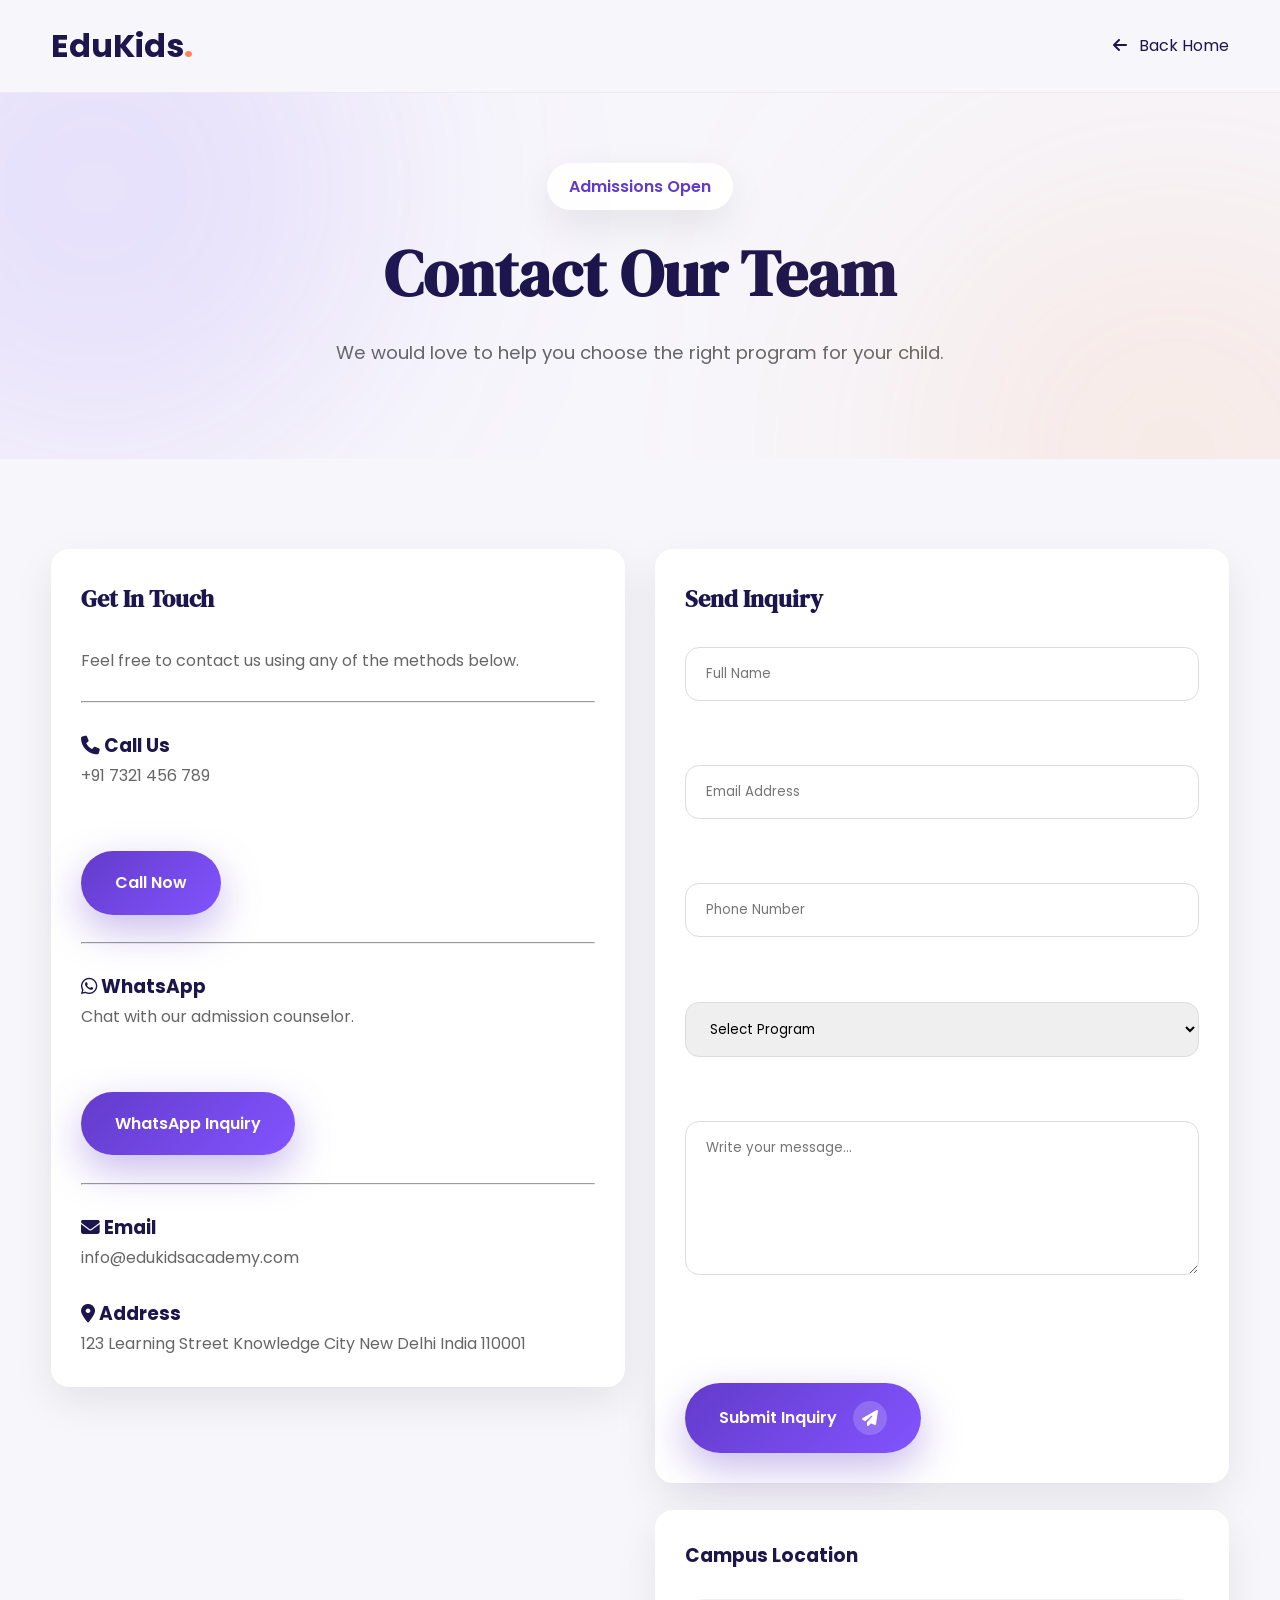
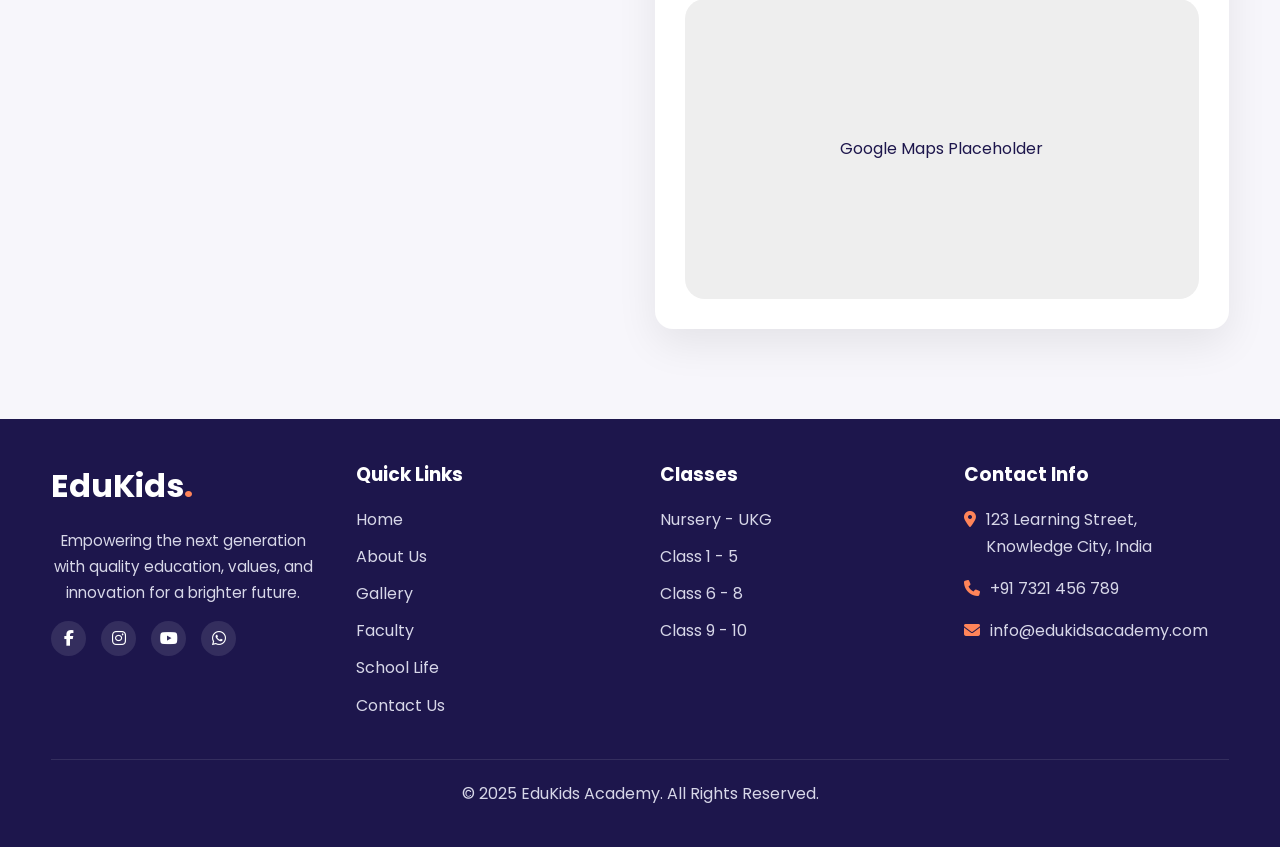
==== contact.html @ 062c6f34 "Add files via upload" ====
<!DOCTYPE html>
<html lang="en">

<head>

    <meta charset="UTF-8">

    <meta name="viewport" content="width=device-width, initial-scale=1.0">

    <title>Contact Us | EduKids Academy</title>

    <link rel="preconnect" href="https://fonts.googleapis.com">

    <link rel="preconnect" href="https://fonts.gstatic.com" crossorigin>

    <link
        href="https://fonts.googleapis.com/css2?family=Poppins:wght@300;400;500;600;700&family=DM+Serif+Display&display=swap"
        rel="stylesheet">

    <link rel="stylesheet" href="https://cdnjs.cloudflare.com/ajax/libs/font-awesome/6.5.2/css/all.min.css">

    <link rel="stylesheet" href="styles.css">

    <link rel="stylesheet" href="responsive.css">

</head>

<body>

    <header class="header">

        <div class="container nav-container">

            <a href="index.html" class="logo">

                EduKids<span>.</span>

            </a>

            <a href="index.html" class="youtube-btn">

                <i class="fa-solid fa-arrow-left"></i>

                &nbsp;

                Back Home

            </a>

        </div>

    </header>

    <section class="hero">

        <div class="container">

            <div class="hero-content">

                <span class="hero-tagline">

                    Admissions Open

                </span>

                <h1>

                    Contact Our Team

                </h1>

                <p class="subtitle">

                    We would love to help you choose the right program for your child.

                </p>

            </div>

        </div>

    </section>

    <section>

        <div class="container">

            <div class="grid-2">

                <!-- LEFT -->

                <div>

                    <div class="card">

                        <h2>

                            Get In Touch

                        </h2>

                        <br>

                        <p>

                            Feel free to contact us using any of the methods below.

                        </p>

                        <br>

                        <hr>

                        <br>

                        <h3>

                            <i class="fa-solid fa-phone"></i>

                            Call Us

                        </h3>

                        <p>

                            +91 7321 456 789

                        </p>

                        <br>

                        <a class="primary-btn" href="tel:+917321456789">

                            Call Now

                        </a>

                        <br><br>

                        <hr>

                        <br>

                        <h3>

                            <i class="fa-brands fa-whatsapp"></i>

                            WhatsApp

                        </h3>

                        <p>

                            Chat with our admission counselor.

                        </p>

                        <br>

                        <a class="primary-btn" target="_blank" href="https://wa.me/917321456789">

                            WhatsApp Inquiry

                        </a>

                        <br><br>

                        <hr>

                        <br>

                        <h3>

                            <i class="fa-solid fa-envelope"></i>

                            Email

                        </h3>

                        <p>

                            info@edukidsacademy.com

                        </p>

                        <br>

                        <h3>

                            <i class="fa-solid fa-location-dot"></i>

                            Address

                        </h3>

                        <p>

                            123 Learning Street

                            Knowledge City

                            New Delhi

                            India

                            110001

                        </p>

                    </div>

                </div>

                <!-- RIGHT -->

                <div>

                    <div class="card">

                        <h2>

                            Send Inquiry

                        </h2>

                        <br>

                        <form id="contactForm">

                            <input type="text" id="contactName" placeholder="Full Name">
                            <span class="error-msg" id="nameError"></span>

                            <br><br>

                            <input type="email" id="contactEmail" placeholder="Email Address">
                            <span class="error-msg" id="emailError"></span>

                            <br><br>

                            <input type="tel" id="contactPhone" placeholder="Phone Number">
                            <span class="error-msg" id="phoneError"></span>

                            <br><br>

                            <select id="contactProgram">

                                <option value="">

                                    Select Program

                                </option>

                                <option value="Creative Thinking">

                                    Creative Thinking

                                </option>

                                <option value="Career Planning">

                                    Career Planning

                                </option>

                                <option value="Public Speaking">

                                    Public Speaking

                                </option>

                            </select>
                            <span class="error-msg" id="programError"></span>

                            <br><br>

                            <textarea id="contactMessage" rows="6" placeholder="Write your message..."></textarea>
                            <span class="error-msg" id="messageError"></span>

                            <br><br>

                            <button class="primary-btn" type="submit">

                                Submit Inquiry

                                <span>

                                    <i class="fa-solid fa-paper-plane"></i>

                                </span>

                            </button>

                        </form>

                    </div>

                    <br>

                    <div class="card">

                        <h3>

                            Campus Location

                        </h3>

                        <br>

                        <div
                            style="height:300px;background:#eee;border-radius:20px;display:flex;align-items:center;justify-content:center;">

                            Google Maps Placeholder

                        </div>

                    </div>

                </div>

            </div>

        </div>

    </section>

    <footer>
        <div class="container">
            <div
                style="display: grid; grid-template-columns: repeat(auto-fit, minmax(200px, 1fr)); gap: 40px; margin-bottom: 40px;">
                <!-- Brand -->
                <div>
                    <a href="index.html" class="logo" style="color: #fff;">EduKids<span
                            style="color: var(--orange);">.</span></a>
                    <p class="mt-1" style="color: #d7d7e8; font-size: 0.95rem;">Empowering the next generation with
                        quality education, values, and innovation for a brighter future.</p>
                    <div class="mt-1" style="display: flex; gap: 15px;">
                        <a href="#"
                            style="width: 35px; height: 35px; background: rgba(255,255,255,0.1); border-radius: 50%; display: flex; justify-content: center; align-items: center; transition: var(--transition);"><i
                                class="fa-brands fa-facebook-f"></i></a>
                        <a href="#"
                            style="width: 35px; height: 35px; background: rgba(255,255,255,0.1); border-radius: 50%; display: flex; justify-content: center; align-items: center; transition: var(--transition);"><i
                                class="fa-brands fa-instagram"></i></a>
                        <a href="#"
                            style="width: 35px; height: 35px; background: rgba(255,255,255,0.1); border-radius: 50%; display: flex; justify-content: center; align-items: center; transition: var(--transition);"><i
                                class="fa-brands fa-youtube"></i></a>
                        <a href="#"
                            style="width: 35px; height: 35px; background: rgba(255,255,255,0.1); border-radius: 50%; display: flex; justify-content: center; align-items: center; transition: var(--transition);"><i
                                class="fa-brands fa-whatsapp"></i></a>
                    </div>
                </div>

                <!-- Quick Links -->
                <div>
                    <h3 style="color: #fff; margin-bottom: 15px;">Quick Links</h3>
                    <ul style="display: flex; flex-direction: column; gap: 10px;">
                        <li><a href="index.html" style="color: #d7d7e8;">Home</a></li>
                        <li><a href="index.html#about" style="color: #d7d7e8;">About Us</a></li>
                        <li><a href="gallery.html" style="color: #d7d7e8;">Gallery</a></li>
                        <li><a href="index.html#faculty" style="color: #d7d7e8;">Faculty</a></li>
                        <li><a href="index.html#school-life" style="color: #d7d7e8;">School Life</a></li>
                        <li><a href="contact.html" style="color: #d7d7e8;">Contact Us</a></li>
                    </ul>
                </div>

                <!-- Classes -->
                <div>
                    <h3 style="color: #fff; margin-bottom: 15px;">Classes</h3>
                    <ul style="display: flex; flex-direction: column; gap: 10px;">
                        <li><a href="contact.html" style="color: #d7d7e8;">Nursery - UKG</a></li>
                        <li><a href="contact.html" style="color: #d7d7e8;">Class 1 - 5</a></li>
                        <li><a href="contact.html" style="color: #d7d7e8;">Class 6 - 8</a></li>
                        <li><a href="contact.html" style="color: #d7d7e8;">Class 9 - 10</a></li>
                    </ul>
                </div>

                <!-- Contact -->
                <div>
                    <h3 style="color: #fff; margin-bottom: 15px;">Contact Info</h3>
                    <ul style="display: flex; flex-direction: column; gap: 15px;">
                        <li style="display: flex; gap: 10px; color: #d7d7e8;">
                            <i class="fa-solid fa-location-dot" style="margin-top: 5px; color: var(--orange);"></i>
                            <span>123 Learning Street,<br>Knowledge City, India</span>
                        </li>
                        <li style="display: flex; gap: 10px; color: #d7d7e8;">
                            <i class="fa-solid fa-phone" style="margin-top: 5px; color: var(--orange);"></i>
                            <a href="tel:+917321456789">+91 7321 456 789</a>
                        </li>
                        <li style="display: flex; gap: 10px; color: #d7d7e8;">
                            <i class="fa-solid fa-envelope" style="margin-top: 5px; color: var(--orange);"></i>
                            <a href="mailto:info@edukidsacademy.com">info@edukidsacademy.com</a>
                        </li>
                    </ul>
                </div>
            </div>

            <div style="border-top: 1px solid rgba(255,255,255,0.1); padding-top: 20px; text-align: center;">
                <p>© 2025 EduKids Academy. All Rights Reserved.</p>
            </div>
        </div>
    </footer>

    <!-- Success Modal -->
    <div id="successModal" class="modal-overlay">
        <div class="modal-content">
            <div class="modal-icon">
                <i class="fa-brands fa-whatsapp"></i>
            </div>
            <h3>Success!</h3>
            <p>WhatsApp opened successfully. Please press Send to complete your inquiry.</p>
            <button type="button" class="primary-btn" id="closeModalBtn">Close</button>
        </div>
    </div>

    <script src="script.js"></script>

</body>

</html>
---- styles.css ----
/*==================================================
                GOOGLE FONTS
==================================================*/

@import url('https://fonts.googleapis.com/css2?family=DM+Serif+Display&family=Poppins:wght@300;400;500;600;700&display=swap');


/*==================================================
                CSS VARIABLES
==================================================*/

:root {

    --primary: #1D164C;
    --secondary: #633BCA;
    --secondary-light: #7852e7;

    --orange: #FF8459;
    --yellow: #FFD55C;
    --green: #6AD58B;
    --blue: #55C8FF;

    --background: #F7F6FB;
    --white: #ffffff;
    --black: #111111;
    --gray: #666666;
    --light-gray: #e8e8ef;

    --shadow: 0 15px 40px rgba(0, 0, 0, .08);
    --shadow-hover: 0 25px 60px rgba(0, 0, 0, .15);

    --radius: 18px;
    --radius-lg: 35px;
    --radius-xl: 50px;

    --transition: .35s ease;

    --container: 1200px;

}


/*==================================================
                    RESET
==================================================*/

* {
    margin: 0;
    padding: 0;
    box-sizing: border-box;
}

html {
    scroll-behavior: smooth;
}

body {

    font-family: 'Poppins', sans-serif;
    background: var(--background);
    color: var(--primary);
    overflow-x: hidden;
    line-height: 1.7;

}

img {

    width: 100%;
    display: block;

}

a {

    text-decoration: none;
    color: inherit;

}

ul {

    list-style: none;

}

button {

    border: none;
    outline: none;
    cursor: pointer;
    font-family: inherit;

}

section {

    padding: 90px 0;

}

::selection {

    background: var(--secondary);
    color: #fff;

}


/*==================================================
                CONTAINER
==================================================*/

.container {

    width: min(92%, var(--container));
    margin: auto;

}


/*==================================================
            COMMON TYPOGRAPHY
==================================================*/

h1,
h2,
h3 {

    color: var(--primary);

}

h1 {

    font-family: 'DM Serif Display', serif;

}

h2 {

    font-family: 'DM Serif Display', serif;

}

p {

    color: var(--gray);

}


/*==================================================
            STICKY HEADER
==================================================*/

.header {

    position: sticky;
    top: 0;
    left: 0;
    width: 100%;
    z-index: 999;

    background: rgba(247, 246, 251, .92);

    backdrop-filter: blur(14px);

    border-bottom: 1px solid rgba(0, 0, 0, .05);

}

.nav-container {

    height: 92px;

    display: flex;
    align-items: center;
    justify-content: space-between;

}


/*==================================================
                LOGO
==================================================*/

.logo {

    font-size: 2rem;
    font-weight: 700;
    color: var(--primary);

}

.logo span {

    color: var(--orange);

}


/*==================================================
            NAVIGATION
==================================================*/

.navbar {

    display: flex;
    align-items: center;

}

.nav-links {

    display: flex;
    align-items: center;
    gap: 42px;

}

.nav-links li {

    position: relative;

}

.nav-links a {

    font-weight: 500;
    transition: var(--transition);

}

.nav-links a:hover {

    color: var(--secondary);

}


/*==================================================
            DROPDOWN MENU
==================================================*/

.dropdown>a {

    display: flex;
    align-items: center;
    gap: 7px;

}

.dropdown-menu {

    position: absolute;

    top: 55px;
    left: 0;

    width: 230px;

    background: #fff;

    border-radius: 16px;

    box-shadow: var(--shadow);

    opacity: 0;
    visibility: hidden;

    transform: translateY(18px);

    transition: var(--transition);

    overflow: hidden;

}

.dropdown:hover .dropdown-menu {

    opacity: 1;
    visibility: visible;
    transform: translateY(0);

}

.dropdown-menu li {

    border-bottom: 1px solid rgba(0, 0, 0, .05);

}

.dropdown-menu li:last-child {

    border: none;

}

.dropdown-menu a {

    display: block;

    padding: 16px 20px;

}

.dropdown-menu a:hover {

    background: var(--secondary);
    color: #fff;

}



/*==================================================
                HAMBURGER
==================================================*/

.hamburger {

    display: none;

    width: 44px;
    height: 44px;

    justify-content: center;
    align-items: center;

    flex-direction: column;

    gap: 6px;

    cursor: pointer;

}

.hamburger span {

    width: 28px;
    height: 3px;

    background: var(--primary);

    border-radius: 20px;

    transition: .3s;

}


/*==================================================
            PRIMARY BUTTON
==================================================*/

.primary-btn {

    margin-top: 35px;

    display: inline-flex;
    align-items: center;
    gap: 16px;

    padding: 18px 34px;

    background: linear-gradient(135deg,
            var(--secondary),
            #8254ff);

    color: #fff;

    border-radius: 999px;

    font-size: 16px;

    font-weight: 600;

    transition: var(--transition);

    box-shadow:

        0 15px 40px rgba(99, 59, 202, .35);

}

.primary-btn span {

    width: 34px;
    height: 34px;

    background: rgba(255, 255, 255, .18);

    border-radius: 50%;

    display: flex;
    justify-content: center;
    align-items: center;

}

.primary-btn:hover {

    transform: translateY(-5px);

    box-shadow:

        0 20px 50px rgba(99, 59, 202, .45);

}


/*==================================================
                UTILITIES
==================================================*/

.text-center {

    text-align: center;

}

.mt-1 {

    margin-top: 15px;

}

.mt-2 {

    margin-top: 30px;

}

.mt-3 {

    margin-top: 45px;

}

.shadow {

    box-shadow: var(--shadow);

}

.rounded {

    border-radius: var(--radius);

}


/*==================================================
            SIMPLE CARD
==================================================*/

.card {

    background: #fff;

    border-radius: var(--radius);

    padding: 30px;

    box-shadow: var(--shadow);

}


/*==================================================
            FOOTER
==================================================*/

footer {

    background: var(--primary);

    color: #fff;

    padding: 40px 0;

}

footer p {

    color: #d7d7e8;
    text-align: center;

}


/*==================================================
            FADE ANIMATION
==================================================*/

@keyframes float {

    0% {

        transform: translateY(0);

    }

    50% {

        transform: translateY(-10px);

    }

    100% {

        transform: translateY(0);

    }

}

.floating {

    animation: float 4s ease-in-out infinite;

}

/*==================================================
                HERO SECTION
==================================================*/

.hero {

    position: relative;
    overflow: hidden;
    background: var(--background);
    padding: 70px 0 90px;

}

.hero-container {

    position: relative;

}

/*-----------------------------
        HERO CONTENT
------------------------------*/

.hero-content {

    max-width: 760px;
    margin: auto;
    text-align: center;

}

.hero-tagline {

    display: inline-block;

    padding: 10px 22px;

    background: #ffffff;

    border-radius: 50px;

    box-shadow: var(--shadow);

    color: var(--secondary);

    font-weight: 600;

    margin-bottom: 30px;

}

.hero-content h1 {

    font-size: 4.5rem;

    line-height: 1.05;

    margin-bottom: 30px;

}

.subtitle {

    font-size: 1.15rem;

    max-width: 650px;

    margin: auto;

}

.hero-description {

    max-width: 540px;

    margin: 40px auto 0;

    font-size: 17px;

    line-height: 1.9;

}


/*==================================================
        HERO BOTTOM
==================================================*/

.hero-bottom {

    margin-top: 70px;

    display: grid;

    grid-template-columns: 1fr auto 1fr;

    align-items: center;

    gap: 40px;

}


/*==================================================
        STUDENT IMAGES
==================================================*/

.student {

    display: flex;
    justify-content: center;

}

.circle {

    width: 340px;
    height: 340px;

    border-radius: 50%;

    overflow: hidden;

    position: relative;

    box-shadow: 0 30px 60px rgba(0, 0, 0, .10);

    transition: var(--transition);

}

.circle:hover {

    transform: translateY(-12px);

}

.circle img {

    width: 100%;
    height: 100%;
    object-fit: cover;

}

.orange {

    background: #ff8c5d;

}

.yellow {

    background: #ffd25d;

}


/*==================================================
            STATS
==================================================*/

.stats-area {

    display: flex;

    flex-direction: column;

    align-items: center;

    gap: 35px;

}

.stat-card {

    display: flex;

    align-items: flex-start;

    gap: 18px;

    background: #ffffff;

    padding: 22px 26px;

    border-radius: 22px;

    box-shadow: var(--shadow);

    width: 320px;

    transition: var(--transition);

}

.stat-card:hover {

    transform: translateY(-8px);

    box-shadow: var(--shadow-hover);

}

.stat-card .icon {

    width: 55px;

    height: 55px;

    border-radius: 50%;

    background: #eef5ff;

    color: #4ea8ff;

    display: flex;

    justify-content: center;

    align-items: center;

    font-size: 20px;

    flex-shrink: 0;

}

.stat-card .green {

    background: #ebfff2;

    color: #39c56b;

}

.stat-card h3 {

    font-size: 2rem;

    margin-bottom: 6px;

}

.stat-card p {

    font-size: 15px;

}


/*==================================================
            CURVE ARROW
==================================================*/

.curve-arrow {

    font-size: 48px;

    color: #bfbfd5;

    animation: float 3s infinite;

}


/*==================================================
        FLOATING DECORATIONS
==================================================*/

.planet {

    position: absolute;

    font-size: 42px;

    opacity: .35;

    animation: float 6s ease-in-out infinite;

    user-select: none;

}

.planet-1 {

    top: 220px;
    left: 40px;

}

.planet-2 {

    right: 60px;
    top: 210px;

}

.planet-3 {

    left: 15%;
    bottom: 100px;

}

.planet-4 {

    right: 15%;
    bottom: 70px;

}


/*==================================================
        GLOW EFFECT
==================================================*/

.hero::before {

    content: "";

    position: absolute;

    width: 550px;
    height: 550px;

    background: #7445ff20;

    filter: blur(130px);

    top: -180px;
    left: -180px;

    border-radius: 50%;

}

.hero::after {

    content: "";

    position: absolute;

    width: 450px;
    height: 450px;

    background: #ff955030;

    filter: blur(140px);

    bottom: -220px;
    right: -120px;

    border-radius: 50%;

}


/*==================================================
            CTA BUTTON
==================================================*/

.primary-btn {

    position: relative;

    overflow: hidden;

}

.primary-btn::before {

    content: "";

    position: absolute;

    left: -120%;

    top: 0;

    width: 120%;

    height: 100%;

    background: linear-gradient(90deg,

            transparent,

            rgba(255, 255, 255, .35),

            transparent);

    transition: .8s;

}

.primary-btn:hover::before {

    left: 120%;

}


/*==================================================
        HERO ENTRANCE ANIMATION
==================================================*/

.hero-content {

    animation: fadeUp 1s ease;

}

.student {

    animation: fadeScale 1.2s ease;

}

.stats-area {

    animation: fadeUp 1.3s ease;

}


@keyframes fadeUp {

    from {

        opacity: 0;

        transform: translateY(40px);

    }

    to {

        opacity: 1;

        transform: translateY(0);

    }

}


@keyframes fadeScale {

    from {

        opacity: 0;

        transform: scale(.9);

    }

    to {

        opacity: 1;

        transform: scale(1);

    }

}


/*==================================================
        IMAGE HOVER EFFECT
==================================================*/

.circle img {

    transition: .6s;

}

.circle:hover img {

    transform: scale(1.06);

}


/*==================================================
        DECORATIVE DOTS
==================================================*/

.hero .dot {

    position: absolute;

    width: 14px;

    height: 14px;

    border-radius: 50%;

    background: var(--orange);

    opacity: .6;

}

.hero .dot.one {

    top: 120px;
    right: 30%;

}

.hero .dot.two {

    bottom: 180px;
    left: 20%;

}

.hero .dot.three {

    right: 12%;
    top: 55%;

}

/*==================================================
                PROGRAMS SECTION
==================================================*/

.programs {

    position: relative;

    margin-top: 40px;

    background: var(--primary);

    border-radius: 70px 70px 0 0;

    padding: 100px 0;

    overflow: hidden;

}


/* Decorative Glow */

.programs::before {

    content: "";

    position: absolute;

    width: 420px;
    height: 420px;

    background: #6f42ff20;

    border-radius: 50%;

    filter: blur(120px);

    top: -120px;
    right: -80px;

}

.programs::after {

    content: "";

    position: absolute;

    width: 320px;
    height: 320px;

    background: #ff8c5d18;

    border-radius: 50%;

    filter: blur(120px);

    bottom: -120px;
    left: -100px;

}


/*==================================================
                WRAPPER
==================================================*/

.program-wrapper {

    display: grid;

    grid-template-columns: 320px 1fr;

    gap: 70px;

    align-items: center;

    position: relative;

    z-index: 2;

}


/*==================================================
                LEFT SIDE
==================================================*/

.program-left h2 {

    color: #fff;

    font-size: 3rem;

    margin-bottom: 20px;

}

.program-left p {

    color: #d6d4f0;

    font-size: 17px;

    line-height: 1.9;

}


/*==================================================
                GRID
==================================================*/

.program-grid {

    display: grid;

    grid-template-columns: repeat(3, 1fr);

    gap: 28px;

}


/*==================================================
                CARD
==================================================*/

.program-card {

    background: #ffffff;

    border-radius: 28px;

    padding: 40px 30px;

    transition: .35s;

    box-shadow: 0 20px 50px rgba(0, 0, 0, .15);

    position: relative;

    overflow: hidden;

}


/* Gradient Overlay */

.program-card::before {

    content: "";

    position: absolute;

    left: 0;
    top: 0;

    width: 100%;
    height: 0;

    background: linear-gradient(180deg,

            rgba(99, 59, 202, .06),

            transparent);

    transition: .4s;

}

.program-card:hover::before {

    height: 100%;

}


/* Lift Effect */

.program-card:hover {

    transform: translateY(-12px);

    box-shadow: 0 35px 70px rgba(0, 0, 0, .18);

}


/*==================================================
            ACTIVE CARD
==================================================*/

.program-card.active {

    background: linear-gradient(135deg,

            var(--secondary),

            #8155ff);

    color: #fff;

    transform: translateY(-12px);

}

.program-card.active h3 {

    color: #fff;

}

.program-card.active a {

    color: #fff;

}

.program-card.active p {

    color: #ece7ff;

}


/*==================================================
            ICON
==================================================*/

.program-icon {

    width: 72px;

    height: 72px;

    border-radius: 20px;

    display: flex;

    justify-content: center;

    align-items: center;

    font-size: 28px;

    background: #f2efff;

    color: var(--secondary);

    margin-bottom: 28px;

    transition: .35s;

}

.program-card:hover .program-icon {

    transform: rotate(-10deg) scale(1.08);

}

.program-card.active .program-icon {

    background: rgba(255, 255, 255, .18);

    color: #fff;

}


/*==================================================
            TEXT
==================================================*/

.program-card h3 {

    font-size: 1.45rem;

    margin-bottom: 18px;

}

.program-card p {

    margin-bottom: 25px;

    line-height: 1.8;

}


/*==================================================
            LINK
==================================================*/

.program-card a {

    display: inline-flex;

    align-items: center;

    gap: 8px;

    font-weight: 600;

    color: var(--secondary);

    transition: .3s;

}

.program-card a:hover {

    gap: 14px;

}


/*==================================================
        Decorative Floating Shapes
==================================================*/

.program-shape {

    position: absolute;

    opacity: .12;

    color: #fff;

    animation: float 5s ease infinite;

}

.program-shape.one {

    left: 8%;

    top: 18%;

    font-size: 55px;

}

.program-shape.two {

    right: 10%;

    bottom: 15%;

    font-size: 42px;

}

.program-shape.three {

    right: 35%;

    top: 10%;

    font-size: 35px;

}


/*==================================================
            PROGRAM BADGE
==================================================*/

.program-badge {

    display: inline-block;

    padding: 8px 18px;

    border-radius: 50px;

    background: #ffffff20;

    color: #fff;

    font-size: 14px;

    margin-bottom: 18px;

}


/*==================================================
        CARD ANIMATION
==================================================*/

.program-card {

    animation: fadeUp .8s ease;

}

.program-card:nth-child(2) {

    animation-delay: .2s;

}

.program-card:nth-child(3) {

    animation-delay: .4s;

}


/*==================================================
        ICON PULSE
==================================================*/

@keyframes pulse {

    0% {

        transform: scale(1);

    }

    50% {

        transform: scale(1.08);

    }

    100% {

        transform: scale(1);

    }

}

.program-card.active .program-icon {

    animation: pulse 2s infinite;

}


/*==================================================
        SMALL DETAILS
==================================================*/

.program-card::after {

    content: "";

    position: absolute;

    right: -30px;

    top: -30px;

    width: 120px;

    height: 120px;

    border-radius: 50%;

    background: rgba(99, 59, 202, .05);

}

.program-card.active::after {

    background: rgba(255, 255, 255, .08);

}

/*==================================================
            SECTION TITLE
==================================================*/

.section-title {

    text-align: center;

    margin-bottom: 70px;

}

.section-title span {

    display: inline-block;

    padding: 8px 20px;

    border-radius: 40px;

    background: #efe9ff;

    color: var(--secondary);

    font-size: 14px;

    font-weight: 600;

    margin-bottom: 20px;

}

.section-title h2 {

    font-size: 3rem;

    margin-bottom: 15px;

}

.section-title p {

    max-width: 650px;

    margin: auto;

}


/*==================================================
            REVEAL ANIMATION
==================================================*/

.reveal {

    opacity: 0;

    transform: translateY(80px);

    transition: all .8s ease;

}

.reveal.active {

    opacity: 1;

    transform: translateY(0);

}


/*==================================================
            SCALE ANIMATION
==================================================*/

.scale-up {

    opacity: 0;

    transform: scale(.9);

    transition: .7s ease;

}

.scale-up.active {

    opacity: 1;

    transform: scale(1);

}


/*==================================================
            FLOAT ANIMATION
==================================================*/

.float {

    animation: float 4s ease-in-out infinite;

}

.float-delay {

    animation: float 5s ease-in-out infinite;

    animation-delay: 1s;

}

.float-delay-2 {

    animation: float 6s ease-in-out infinite;

    animation-delay: 2s;

}


/*==================================================
            BOUNCE
==================================================*/

@keyframes bounce {

    0% {

        transform: translateY(0);

    }

    50% {

        transform: translateY(-10px);

    }

    100% {

        transform: translateY(0);

    }

}

.bounce {

    animation: bounce 2s infinite;

}


/*==================================================
            SPIN
==================================================*/

@keyframes rotate {

    from {

        transform: rotate(0deg);

    }

    to {

        transform: rotate(360deg);

    }

}

.rotate {

    animation: rotate 15s linear infinite;

}


/*==================================================
            SHINE EFFECT
==================================================*/

.shine {

    position: relative;

    overflow: hidden;

}

.shine::after {

    content: "";

    position: absolute;

    left: -120%;

    top: 0;

    width: 80px;

    height: 100%;

    background:

        linear-gradient(90deg,

            transparent,

            rgba(255, 255, 255, .5),

            transparent);

    transform: skewX(-25deg);

}

.shine:hover::after {

    left: 150%;

    transition: 1s;

}


/*==================================================
        HOVER CARD
==================================================*/

.hover-card {

    transition: .35s;

}

.hover-card:hover {

    transform: translateY(-12px);

    box-shadow: var(--shadow-hover);

}


/*==================================================
        DECORATIVE CIRCLES
==================================================*/

.circle-shape {

    position: absolute;

    border-radius: 50%;

    pointer-events: none;

}

.circle-purple {

    width: 250px;

    height: 250px;

    background: #633bca12;

    filter: blur(60px);

}

.circle-orange {

    width: 220px;

    height: 220px;

    background: #ff8b5d18;

    filter: blur(70px);

}

.circle-blue {

    width: 180px;

    height: 180px;

    background: #55c8ff18;

    filter: blur(60px);

}


/*==================================================
            STAR
==================================================*/

.star {

    position: absolute;

    color: #FFD55C;

    animation: float 5s infinite;

}


/*==================================================
            BOOK
==================================================*/

.book {

    position: absolute;

    color: #633BCA;

    animation: bounce 4s infinite;

}


/*==================================================
            ROCKET
==================================================*/

.rocket {

    position: absolute;

    animation: rotate 25s linear infinite;

}


/*==================================================
            PLANET
==================================================*/

.planet-icon {

    position: absolute;

    animation: float 6s infinite;

}


/*==================================================
        BACK TO TOP BUTTON
==================================================*/

.back-to-top {

    position: fixed;

    right: 25px;

    bottom: 25px;

    width: 55px;

    height: 55px;

    border-radius: 50%;

    background: var(--secondary);

    color: #fff;

    display: flex;

    justify-content: center;

    align-items: center;

    box-shadow: 0 15px 35px rgba(99, 59, 202, .35);

    cursor: pointer;

    opacity: 0;

    visibility: hidden;

    transition: .35s;

    z-index: 999;

}

.back-to-top.show {

    opacity: 1;

    visibility: visible;

}

.back-to-top:hover {

    transform: translateY(-8px);

}


/*==================================================
            SCROLLBAR
==================================================*/

::-webkit-scrollbar {

    width: 10px;

}

::-webkit-scrollbar-track {

    background: #ececf6;

}

::-webkit-scrollbar-thumb {

    background: var(--secondary);

    border-radius: 50px;

}

::-webkit-scrollbar-thumb:hover {

    background: #4d2fb5;

}


/*==================================================
        INPUT STYLE
==================================================*/

input,
textarea,
select {

    width: 100%;

    padding: 16px 20px;

    border: 1px solid #ddd;

    border-radius: 14px;

    font-family: inherit;

    transition: .3s;

    outline: none;

}

input:focus,
textarea:focus,
select:focus {

    border-color: var(--secondary);

    box-shadow: 0 0 0 4px rgba(99, 59, 202, .08);

}


/*==================================================
            BUTTON HOVER
==================================================*/

button:hover {

    opacity: .98;

}


/*==================================================
            IMAGE RADIUS
==================================================*/

.image-radius {

    border-radius: 30px;

    overflow: hidden;

}


/*==================================================
        FLEX UTILITIES
==================================================*/

.flex {

    display: flex;

}

.flex-center {

    display: flex;

    justify-content: center;

    align-items: center;

}

.space-between {

    display: flex;

    justify-content: space-between;

    align-items: center;

}

.grid-2 {

    display: grid;

    grid-template-columns: repeat(2, 1fr);

    gap: 40px;

}

.grid-3 {

    display: grid;

    grid-template-columns: repeat(3, 1fr);

    gap: 30px;

}

.grid-4 {

    display: grid;

    grid-template-columns: repeat(4, 1fr);

    gap: 25px;

}


/*==================================================
            SPACING UTILITIES
==================================================*/

.py {

    padding: 100px 0;

}

.mt-5 {

    margin-top: 80px;

}

.mb-5 {

    margin-bottom: 80px;

}


/*==================================================
            LOADER
==================================================*/

.loader {

    position: fixed;

    inset: 0;

    background: #fff;

    display: flex;

    justify-content: center;

    align-items: center;

    z-index: 99999;

}

.loader span {

    width: 60px;

    height: 60px;

    border: 5px solid #ddd;

    border-top: 5px solid var(--secondary);

    border-radius: 50%;

    animation: rotate 1s linear infinite;

}


/*==================================================
            END OF MAIN CSS
==================================================*/

/*==================================================
            FORM ERRORS & MODAL
==================================================*/

.error-msg {
    display: block;
    color: #ff4d4d;
    font-size: 0.85rem;
    margin-top: -15px;
    margin-bottom: 10px;
    height: 15px;
}

.modal-overlay {
    position: fixed;
    top: 0;
    left: 0;
    width: 100%;
    height: 100%;
    background: rgba(0, 0, 0, 0.5);
    display: flex;
    justify-content: center;
    align-items: center;
    z-index: 10000;
    opacity: 0;
    visibility: hidden;
    transition: var(--transition);
}

.modal-overlay.active {
    opacity: 1;
    visibility: visible;
}

.modal-content {
    background: #fff;
    padding: 40px;
    border-radius: 20px;
    text-align: center;
    max-width: 400px;
    width: 90%;
    box-shadow: 0 20px 50px rgba(0, 0, 0, 0.15);
    transform: scale(0.8);
    transition: var(--transition);
}

.modal-overlay.active .modal-content {
    transform: scale(1);
}

.modal-icon {
    font-size: 3rem;
    color: #25D366;
    /* WhatsApp color */
    margin-bottom: 20px;
}

.modal-content h3 {
    margin-bottom: 10px;
}

.modal-content p {
    margin-bottom: 25px;
}

/*==================================================
            GALLERY SECTION
==================================================*/
.gallery-grid {
    display: grid;
    grid-template-columns: repeat(auto-fit, minmax(300px, 1fr));
    gap: 30px;
}

.gallery-item {
    position: relative;
    overflow: hidden;
    border-radius: var(--radius);
    cursor: pointer;
    box-shadow: var(--shadow);
}

.gallery-item img {
    width: 100%;
    height: 280px;
    object-fit: cover;
    transition: var(--transition);
}

.gallery-item:hover img {
    transform: scale(1.05);
}

.gallery-overlay {
    position: absolute;
    bottom: -80px;
    left: 0;
    width: 100%;
    background: linear-gradient(transparent, rgba(17, 17, 17, 0.9));
    padding: 30px 20px 20px;
    transition: var(--transition);
}

.gallery-item:hover .gallery-overlay {
    bottom: 0;
}

.gallery-overlay h3 {
    color: #fff;
    margin: 0;
}

/*==================================================
            ADDITIONAL UTILITIES
==================================================*/
.grid-2 {
    display: grid;
    grid-template-columns: repeat(auto-fit, minmax(300px, 1fr));
    gap: 30px;
}

.grid-3 {
    display: grid;
    grid-template-columns: repeat(auto-fit, minmax(320px, 1fr));
    gap: 30px;
}

.grid-4 {
    display: grid;
    grid-template-columns: repeat(auto-fit, minmax(250px, 1fr));
    gap: 30px;
}

.circle-img {
    width: 150px;
    height: 150px;
    margin: 0 auto 20px;
}

.circle-img img {
    object-fit: cover;
}

.blog-img {
    height: 220px;
    object-fit: cover;
}

.blog-content {
    padding: 25px;
}
---- responsive.css ----
/*==================================================
            LARGE DESKTOP
==================================================*/

@media (max-width:1400px) {

    .hero-content h1 {
        font-size: 4rem;
    }

    .circle {
        width: 300px;
        height: 300px;
    }

}

/*==================================================
                LAPTOP
==================================================*/

@media (max-width:1200px) {

    .program-wrapper {
        grid-template-columns: 280px 1fr;
        gap: 40px;
    }

    .program-grid {
        grid-template-columns: repeat(2, 1fr);
    }

    .hero-bottom {
        gap: 20px;
    }

    .circle {
        width: 260px;
        height: 260px;
    }

    .stat-card {
        width: 280px;
    }

}

/*==================================================
                TABLET
==================================================*/

@media (max-width:992px) {

    section {
        padding: 70px 0;
    }

    .nav-links {
        gap: 24px;
    }

    .hero-content h1 {
        font-size: 3.5rem;
    }

    .hero-bottom {

        grid-template-columns: 1fr;

        gap: 40px;

    }

    .stats-area {
        order: 2;
    }

    .left-student {
        order: 1;
    }

    .right-student {
        order: 3;
    }

    .program-wrapper {

        grid-template-columns: 1fr;

    }

    .program-left {

        text-align: center;

    }

    .program-grid {

        grid-template-columns: repeat(2, 1fr);

    }

}

/*==================================================
            MOBILE MENU
==================================================*/

@media (max-width:768px) {

    .hamburger {

        display: flex;

    }

    .navbar {

        position: fixed;

        top: 92px;

        left: -100%;

        width: 280px;

        height: calc(100vh - 92px);

        background: #fff;

        box-shadow: 0 20px 40px rgba(0, 0, 0, .1);

        transition: .35s;

        padding: 30px;

    }

    .navbar.active {

        left: 0;

    }

    .nav-links {

        flex-direction: column;

        align-items: flex-start;

        gap: 20px;

    }

    .dropdown-menu {

        position: static;

        opacity: 1;

        visibility: visible;

        transform: none;

        box-shadow: none;

        margin-top: 0;

        display: block;

        max-height: 0;

        overflow: hidden;

        transition: max-height 0.3s ease, margin-top 0.3s ease;

        width: 100%;

    }

    .dropdown.open .dropdown-menu {

        margin-top: 10px;

    }

    .youtube-btn {

        display: none;

    }

    .hero {

        padding-top: 40px;

    }

    .hero-content h1 {

        font-size: 3rem;

    }

    .hero-description {

        font-size: 15px;

    }

    .circle {

        width: 240px;

        height: 240px;

    }

    .program-grid {

        grid-template-columns: 1fr;

    }

}

/*==================================================
                SMALL MOBILE
==================================================*/

@media (max-width:576px) {

    .container {

        width: 92%;

    }

    .nav-container {

        height: 80px;

    }

    .logo {

        font-size: 1.7rem;

    }

    .hero-content h1 {

        font-size: 2.3rem;

    }

    .subtitle {

        font-size: 16px;

    }

    .hero-tagline {

        font-size: 14px;

    }

    .primary-btn {

        padding: 15px 28px;

        font-size: 15px;

    }

    .hero-description {

        margin-top: 25px;

    }

    .circle {

        width: 210px;

        height: 210px;

    }

    .stat-card {

        width: 100%;

        padding: 18px;

    }

    .stat-card h3 {

        font-size: 1.5rem;

    }

    .programs {

        border-radius: 40px 40px 0 0;

    }

    .program-left h2 {

        font-size: 2.2rem;

    }

    .program-card {

        padding: 30px;

    }

    .section-title h2 {

        font-size: 2rem;

    }

}

/*==================================================
            EXTRA SMALL DEVICES
==================================================*/

@media (max-width:380px) {

    .hero-content h1 {

        font-size: 2rem;

    }

    .circle {

        width: 180px;

        height: 180px;

    }

    .primary-btn {

        width: 100%;

        justify-content: center;

    }

    .stat-card {

        flex-direction: column;

        text-align: center;

        align-items: center;

    }

    .program-card {

        text-align: center;

    }

    .program-icon {

        margin: auto auto 25px;

    }

}

/*==================================================
        LANDSCAPE PHONES
==================================================*/

@media (max-height:500px) {

    .navbar {

        overflow-y: auto;

    }

}

/*==================================================
        LARGE DESKTOP OPTIMIZATION
==================================================*/

@media (min-width:1600px) {

    .container {

        max-width: 1400px;

    }

    .hero-content h1 {

        font-size: 5rem;

    }

    .circle {

        width: 360px;

        height: 360px;

    }

}
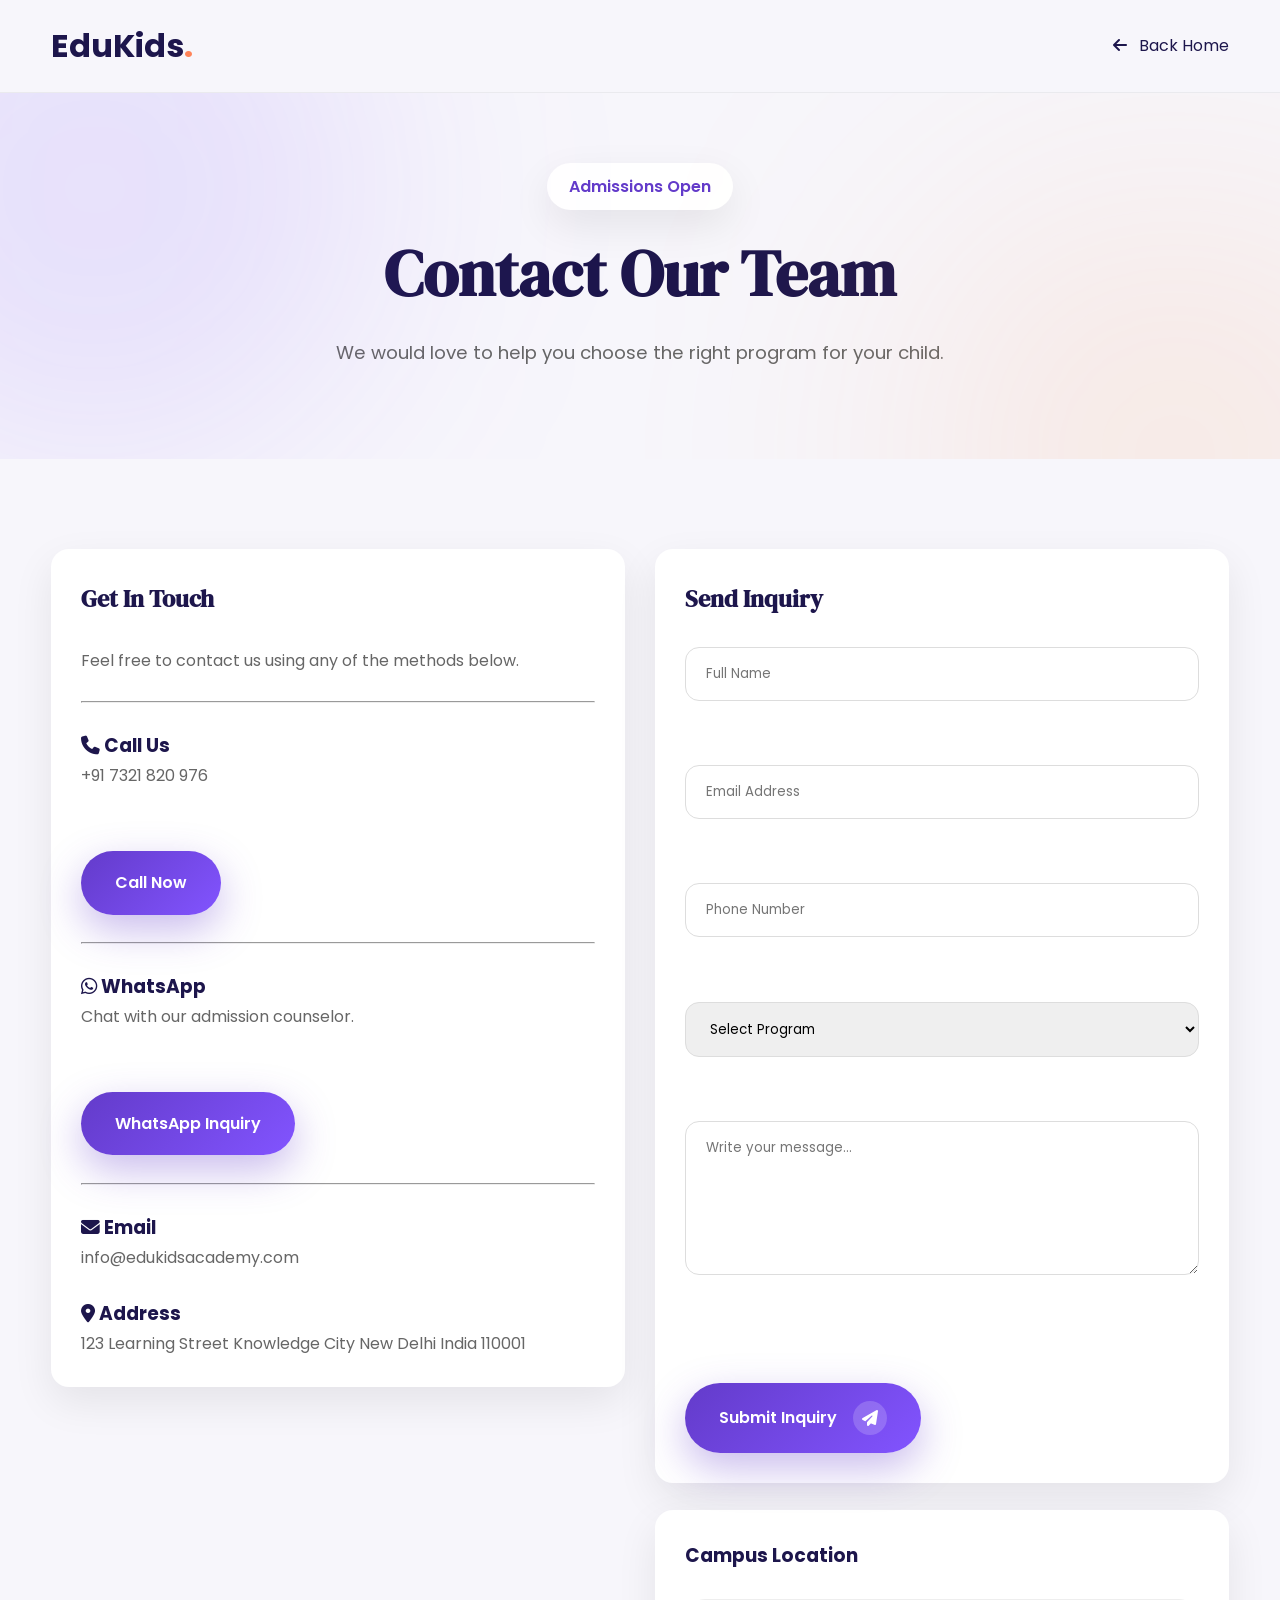
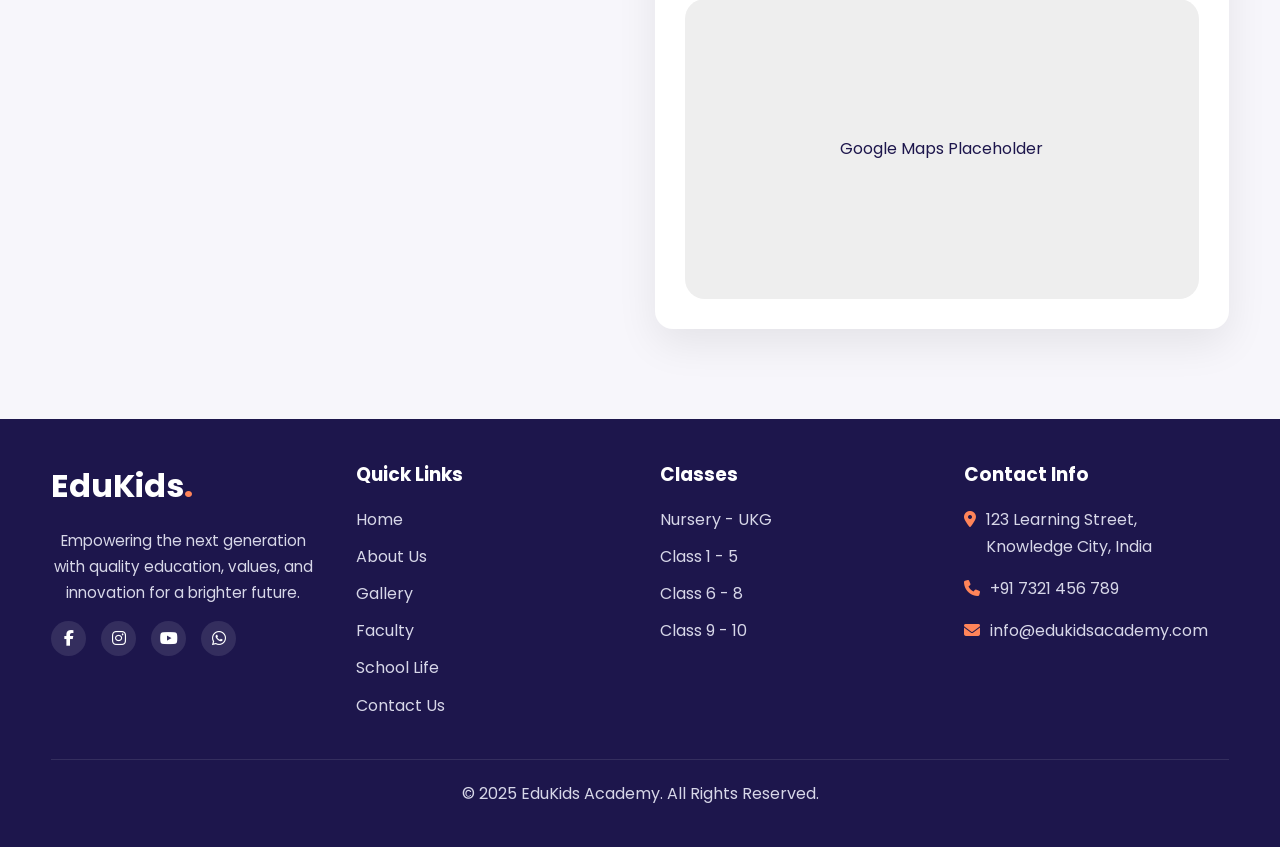
==== commit db67c554: "Update contact.html" ====
--- a/contact.html
+++ b/contact.html
@@ -123,13 +123,13 @@
 
                         <p>
 
-                            +91 7321 456 789
+                            +91 7321 820 976
 
                         </p>
 
                         <br>
 
-                        <a class="primary-btn" href="tel:+917321456789">
+                        <a class="primary-btn" href="tel:+917321820976">
 
                             Call Now
 
@@ -157,7 +157,7 @@
 
                         <br>
 
-                        <a class="primary-btn" target="_blank" href="https://wa.me/917321456789">
+                        <a class="primary-btn" target="_blank" href="https://wa.me/917321820976">
 
                             WhatsApp Inquiry
 
@@ -415,4 +415,4 @@
 
 </body>
 
-</html>+</html>
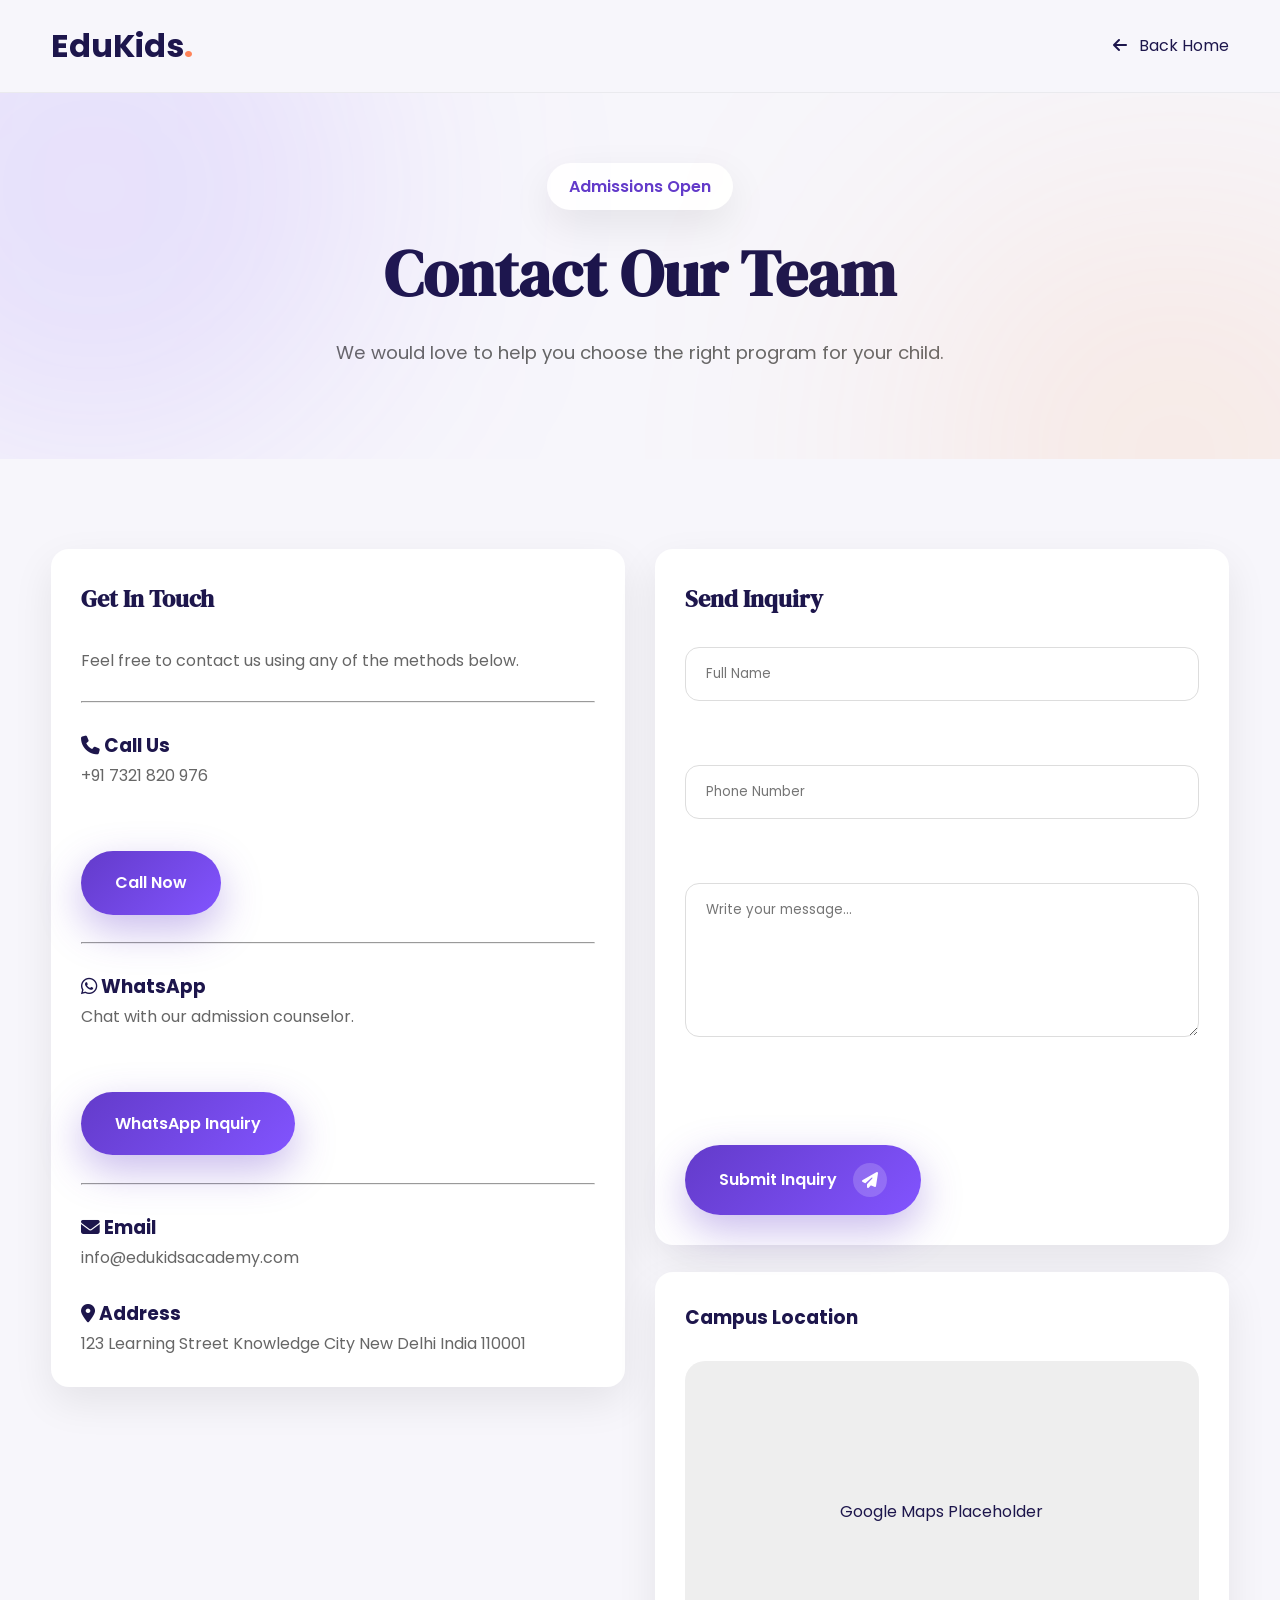
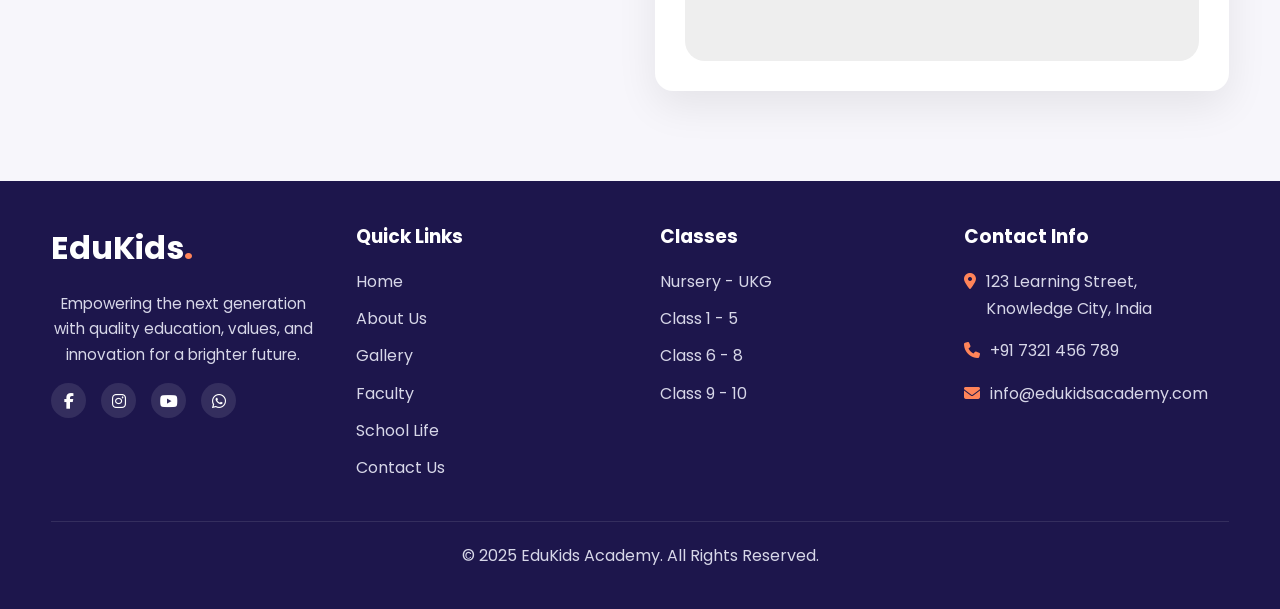
==== commit 2d5d0670: "Update contact.html" ====
--- a/contact.html
+++ b/contact.html
@@ -232,46 +232,11 @@
 
                             <br><br>
 
-                            <input type="email" id="contactEmail" placeholder="Email Address">
-                            <span class="error-msg" id="emailError"></span>
-
-                            <br><br>
-
                             <input type="tel" id="contactPhone" placeholder="Phone Number">
                             <span class="error-msg" id="phoneError"></span>
 
                             <br><br>
 
-                            <select id="contactProgram">
-
-                                <option value="">
-
-                                    Select Program
-
-                                </option>
-
-                                <option value="Creative Thinking">
-
-                                    Creative Thinking
-
-                                </option>
-
-                                <option value="Career Planning">
-
-                                    Career Planning
-
-                                </option>
-
-                                <option value="Public Speaking">
-
-                                    Public Speaking
-
-                                </option>
-
-                            </select>
-                            <span class="error-msg" id="programError"></span>
-
-                            <br><br>
 
                             <textarea id="contactMessage" rows="6" placeholder="Write your message..."></textarea>
                             <span class="error-msg" id="messageError"></span>
